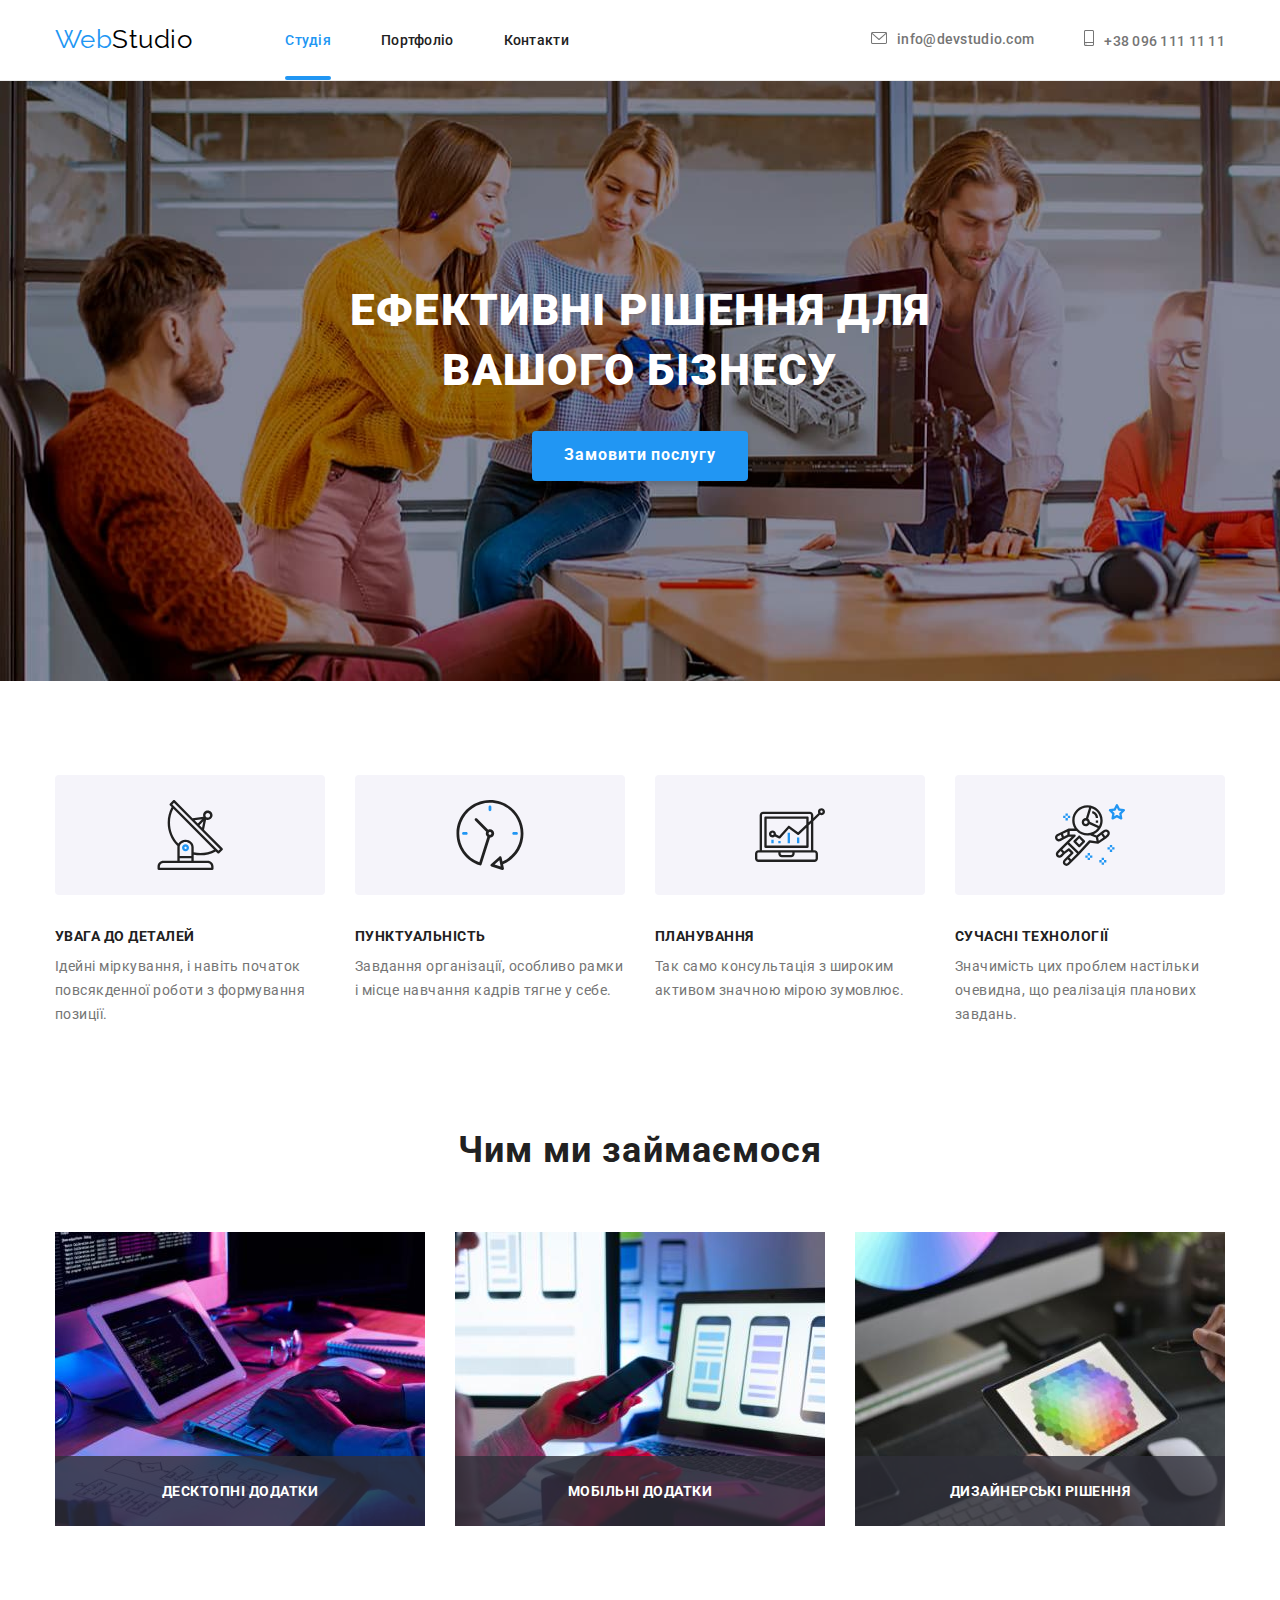
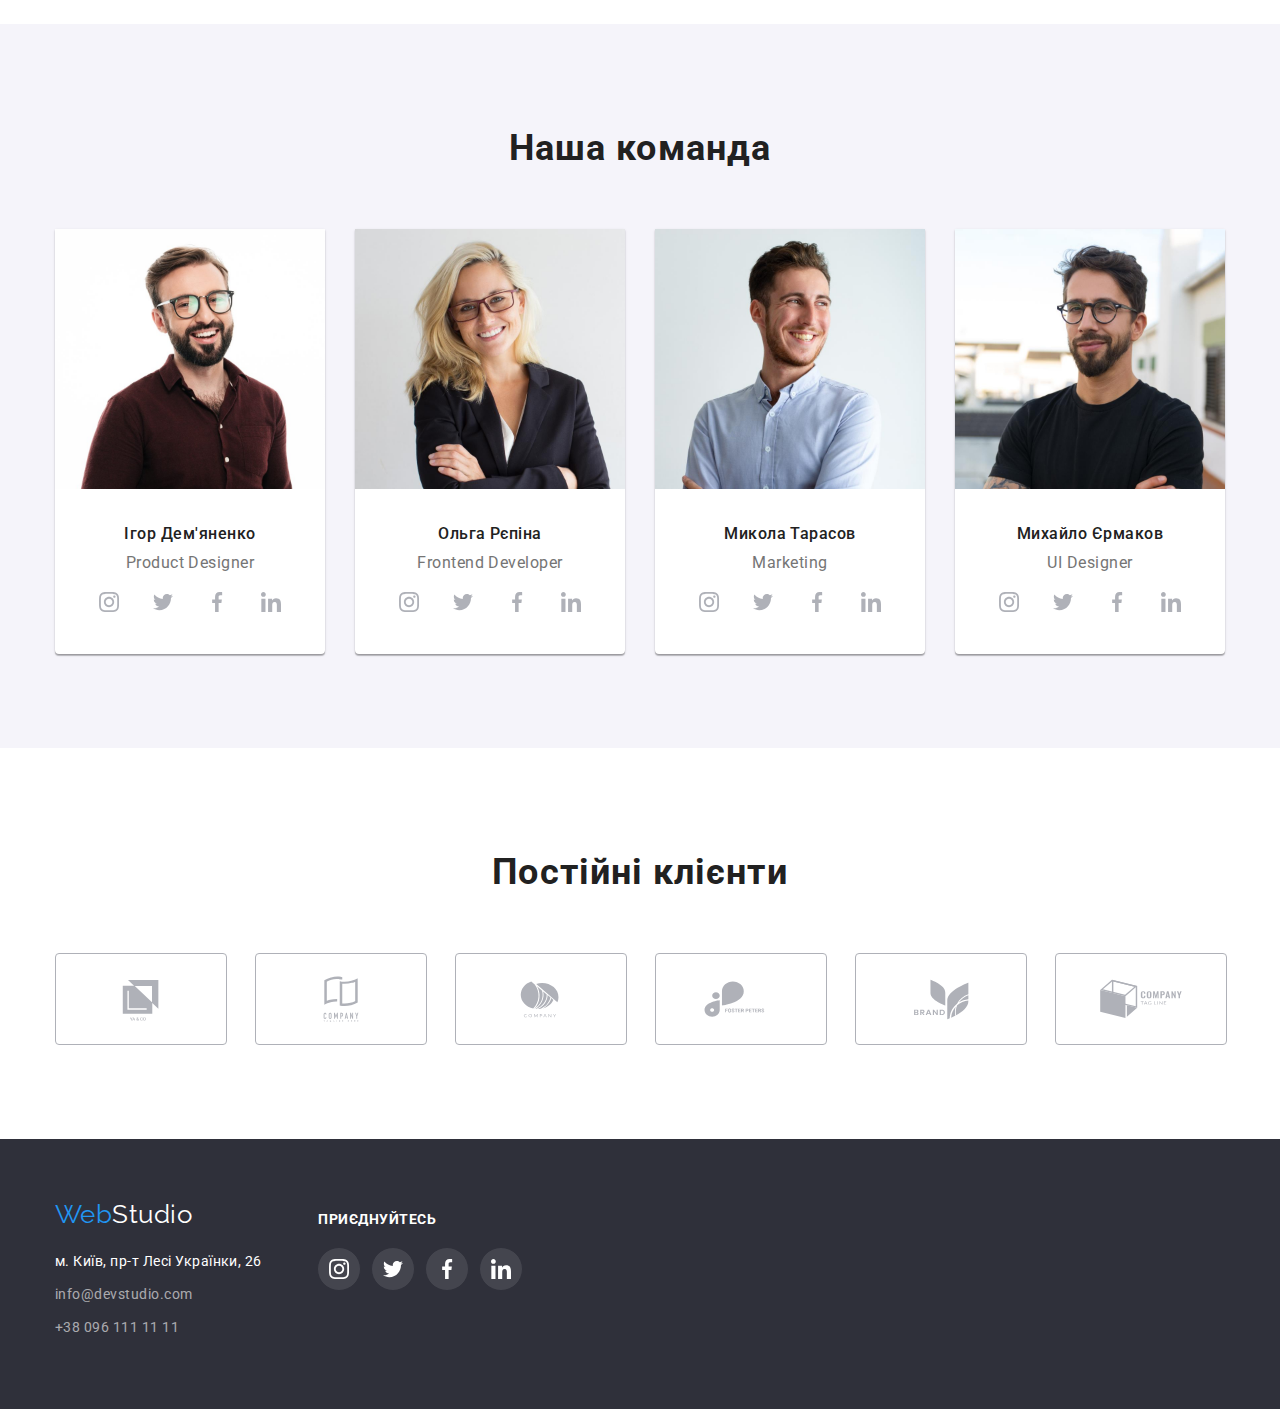
==== index.html @ a59c3789 "1" ====
<!DOCTYPE html>
<html lang="uk">
  <head>
    <meta charset="UTF-8" />
    <meta http-equiv="X-UA-Compatible" content="IE=edge" />
    <meta name="viewport" content="width=device-width, initial-scale=1.0" />
    <title>Document</title>
    <link rel="preconnect" href="https://fonts.googleapis.com" />
    <link rel="preconnect" href="https://fonts.gstatic.com" crossorigin />
    <link
      href="https://fonts.googleapis.com/css2?family=Raleway:wght@700&family=Roboto:wght@400;500;700;900&display=swap"
      rel="stylesheet"
    />
    <link rel="stylesheet" href="./css/modern-normalize.css" />
    <link rel="stylesheet" href="./css/styles.css" />
  </head>
  <body>
    <!--Шапка-->
    <header class="header">
      <div class="container">
        <nav class="nav">
          <a class="logo" lang="en" href="./index.html"
            >Web<span class="logo-part">Studio</span>
          </a>
          <ul class="nav-list list">
            <li><a class="link current" href="./index.html">Студія</a></li>
            <li>
              <a class="link" href="./portfolio.html">Портфоліо</a>
            </li>
            <li><a class="link" href="">Контакти</a></li>
          </ul>
        </nav>
        <ul class="contacts list">
          <li>
            <a class="link" lang="en" href="mailto:info@devstudio.com">
              <svg class="header-icons" style="width: 16px; height: 12px">
                <use xlink:href="./images/sprite.svg#icon-mailsvg"></use></svg
              >info@devstudio.com
            </a>
          </li>
          <li>
            <a class="link" href="tel:+380961111111">
              <svg class="header-icons" style="width: 10px; height: 16px">
                <use
                  xlink:href="./images/sprite.svg#icon-smartphonesvg"
                ></use></svg
              >+38 096 111 11 11
            </a>
          </li>
        </ul>
      </div>
    </header>
    <!--Основная часть-->
    <main>
      <!--Герой-->
      <section class="section hero">
        <h1 class="hero-top">Ефективні рішення для вашого бізнесу</h1>
        <button class="main-button" type="button">Замовити послугу</button>
      </section>
      <!--Чим ми займаємося-->
      <section class="section">
        <div class="container">
          <h2 class="section-title-hidden">Наші обов'язки</h2>
          <!--Зробити непомітним, функція для людей без зору-->
          <ul class="plus-list list">
            <li class="plus-list-branch">
              <svg class="plus-list-icons">
                <use xlink:href="./images/sprite.svg#icon-anthenesvg"></use>
              </svg>
              <h3 class="title-up">УВАГА ДО ДЕТАЛЕЙ</h3>
              <p class="title-down">
                Ідейні міркування, і навіть початок повсякденної роботи з
                формування позиції.
              </p>
            </li>
            <li class="plus-list-branch">
              <svg class="plus-list-icons">
                <use xlink:href="./images/sprite.svg#icon-clocksvg"></use>
              </svg>
              <h3 class="title-up">ПУНКТУАЛЬНІСТЬ</h3>
              <p class="title-down">
                Завдання організації, особливо рамки і місце навчання кадрів
                тягне у себе.
              </p>
            </li>
            <li class="plus-list-branch">
              <svg class="plus-list-icons">
                <use xlink:href="./images/sprite.svg#icon-diagramsvg"></use>
              </svg>
              <h3 class="title-up">ПЛАНУВАННЯ</h3>
              <p class="title-down">
                Так само консультація з широким активом значною мірою зумовлює.
              </p>
            </li>
            <li class="plus-list-branch">
              <svg class="plus-list-icons">
                <use xlink:href="./images/sprite.svg#icon-astronautsvg"></use>
              </svg>
              <h3 class="title-up">СУЧАСНІ ТЕХНОЛОГІЇ</h3>
              <p class="title-down">
                Значимість цих проблем настільки очевидна, що реалізація
                планових завдань.
              </p>
            </li>
          </ul>
        </div>
      </section>
      <section class="section section-nopad">
        <div class="container">
          <h2 class="section-title">Чим ми займаємося</h2>
          <ul class="photo-cards list">
            <li>
              <div class="photo-cards-child">
               <img
                src="./images/activities/image1.jpg"
                alt="Клавіатура"
                width="370"
              />
              <p class="photo-cards-p">Десктопні додатки</p>
            </div>
            </li>
            <li>
              <div class="photo-cards-child">
               <img
                src="./images/activities/image2.jpg"
                alt="Ноутбук"
                width="370"
              />
              <p class="photo-cards-p">Мобільні додатки</p>
            </div>
            </li>
            <li>
              <div class="photo-cards-child">
               <img
                src="./images/activities/image3.jpg"
                alt="Планшет"
                width="370"
              />
              <p class="photo-cards-p">Дизайнерські рішення</p>
            </div>
            </li>
          </ul>
        </div>
      </section>
      <!--Команда-->
      <section class="section section-team">
        <div class="container">
          <h2 class="section-title">Наша команда</h2>
          <ul class="photo-team list">
            <li class="photo-team-branch">
              <img src="./images/team/img1.jpg" alt="Чоловік" width="270" />
              <h3 class="title-up">Ігор Дем'яненко</h3>
              <p class="title-down">Product Designer</p>
              <ul class="photo-team-branch-icons-list">
                <li>
                  <a class="link-photo-team-icons" href="#"> <svg class="photo-team-icons">
                    <use
                      xlink:href="./images/sprite.svg#icon-instagramsvg"
                    ></use>
                  </svg> </a>  
                </li>
                <li>
                   <a class="link-photo-team-icons" href="#"> <svg class="photo-team-icons">
                    <use
                      xlink:href="./images/sprite.svg#icon-twittersvg"
                    ></use>
                  </svg></a>   
                </li>
                <li>
                  <a class="link-photo-team-icons" href="#"> <svg class="photo-team-icons">
                    <use
                      xlink:href="./images/sprite.svg#icon-facebooksvg"
                    ></use>
                  </svg></a>    
                </li>
                <li>
                   <a class="link-photo-team-icons" href="#">   <svg class="photo-team-icons">
                    <use
                      xlink:href="./images/sprite.svg#icon-linkedinsvg"
                    ></use>
                  </svg></a>
                </li>
              </ul>
            </li>
            <li class="photo-team-branch">
              <img src="./images/team/img2.jpg" alt="Жінка" width="270" />
              <h3 class="title-up">Ольга Рєпіна</h3>
              <p class="title-down">Frontend Developer</p>
              <ul class="photo-team-branch-icons-list">
                <li>
                  <a class="link-photo-team-icons" href="#"> <svg class="photo-team-icons">
                    <use
                      xlink:href="./images/sprite.svg#icon-instagramsvg"
                    ></use>
                  </svg> </a>  
                </li>
                <li>
                   <a class="link-photo-team-icons" href="#"> <svg class="photo-team-icons">
                    <use
                      xlink:href="./images/sprite.svg#icon-twittersvg"
                    ></use>
                  </svg></a>   
                </li>
                <li>
                  <a class="link-photo-team-icons" href="#"> <svg class="photo-team-icons">
                    <use
                      xlink:href="./images/sprite.svg#icon-facebooksvg"
                    ></use>
                  </svg></a>    
                </li>
                <li>
                   <a  class="link-photo-team-icons" href="#">   <svg class="photo-team-icons">
                    <use
                      xlink:href="./images/sprite.svg#icon-linkedinsvg"
                    ></use>
                  </svg></a>
                </li>
              </ul>
            </li>
            <li class="photo-team-branch">
              <img src="./images/team/img3.jpg" alt="Чоловік" width="270" />
              <h3 class="title-up">Микола Тарасов</h3>
              <p class="title-down">Marketing</p>
              <ul class="photo-team-branch-icons-list">
                <li>
                  <a class="link-photo-team-icons" href="#"> <svg class="photo-team-icons">
                    <use
                      xlink:href="./images/sprite.svg#icon-instagramsvg"
                    ></use>
                  </svg> </a>  
                </li>
                <li>
                   <a class="link-photo-team-icons" href="#"> <svg class="photo-team-icons">
                    <use
                      xlink:href="./images/sprite.svg#icon-twittersvg"
                    ></use>
                  </svg></a>   
                </li>
                <li>
                  <a class="link-photo-team-icons" href="#"> <svg class="photo-team-icons">
                    <use
                      xlink:href="./images/sprite.svg#icon-facebooksvg"
                    ></use>
                  </svg></a>    
                </li>
                <li>
                   <a class="link-photo-team-icons" href="#">   <svg class="photo-team-icons">
                    <use
                      xlink:href="./images/sprite.svg#icon-linkedinsvg"
                    ></use>
                  </svg></a>
                </li>
              </ul>
            </li>
            <li class="photo-team-branch">
              <img src="./images/team/img4.jpg" alt="Чоловік" width="270" />
              <h3 class="title-up">Михайло Єрмаков</h3>
              <p class="title-down">UI Designer</p>
              <ul class="photo-team-branch-icons-list">
                <li>
                  <a class="link-photo-team-icons" href="#"> <svg class="photo-team-icons">
                    <use
                      xlink:href="./images/sprite.svg#icon-instagramsvg"
                    ></use>
                  </svg> </a>  
                </li>
                <li>
                   <a class="link-photo-team-icons" href="#"> <svg class="photo-team-icons">
                    <use
                      xlink:href="./images/sprite.svg#icon-twittersvg"
                    ></use>
                  </svg></a>   
                </li>
                <li>
                  <a class="link-photo-team-icons" href="#"> <svg class="photo-team-icons">
                    <use
                      xlink:href="./images/sprite.svg#icon-facebooksvg"
                    ></use>
                  </svg></a>    
                </li>
                <li>
                   <a class="link-photo-team-icons" href="#">   <svg class="photo-team-icons">
                    <use
                      xlink:href="./images/sprite.svg#icon-linkedinsvg"
                    ></use>
                  </svg></a>
                </li>
              </ul>
            </li>
          </ul>
        </div>
      </section>
      <section class="section">
        <div class="container">
          <h2 class="section-title">Постійні клієнти</h2>
          <ul class="clients-list list">
            <li class="clients-list-branch">
               <a class="link-clients" href="#"> <svg class="clients-icons">
                <use xlink:href="./images/sprite.svg#icon-clientsvg6"></use>
              </svg></a>
            </li>
            <li class="clients-list-branch">
              <a class="link-clients" href="#"> <svg class="clients-icons">
                <use xlink:href="./images/sprite.svg#icon-clientsvg5"></use>
              </svg></a>
            </li>
            <li class="clients-list-branch">
               <a class="link-clients" href="#"> <svg class="clients-icons">
                <use xlink:href="./images/sprite.svg#icon-clientsvg4"></use>
              </svg></a>
            </li>
            <li class="clients-list-branch">
              <a class="link-clients" href="#"> <svg class="clients-icons">
                <use xlink:href="./images/sprite.svg#icon-clientsvg3"></use>
              </svg></a>
            </li>
            <li class="clients-list-branch">
               <a class="link-clients" href="#"> <svg class="clients-icons">
                <use xlink:href="./images/sprite.svg#icon-clientsvg1"></use>
              </svg></a>
            </li>
            <li class="clients-list-branch">
               <a class="link-clients" href="#"> <svg class="clients-icons">
                <use xlink:href="./images/sprite.svg#icon-clientsvg2"></use>
              </svg></a>
            </li>
          </ul>
        </div>
      </section>
    </main>
    <!--Футер-->
    <footer class="footer">
      <div class="container">
        <div class="footer-wraper">
          <div class="left-part-footer">
        <a class="logo logo-footer" lang="en" href="./index.html"
          >Web<span class="logo-part">Studio</span>
        </a>
        <address class="address">
          <ul class="address-list list">
            <li class="address-list-branch">
              <a
                class="map-link"
                href="https://goo.gl/maps/8YzZ8yMkQN2f1ThD6"
                target="_blank"
                rel="noopener noreferrer"
                >м. Київ, пр-т Лесі Українки, 26</a
              >
            </li>
            <li class="address-list-branch">
              <a class="link" href="mailto:info@devstudio.com"
                >info@devstudio.com</a
              >
            </li>
            <li class="address-list-branch">
              <a class="link" href="tel:+380961111111">+38 096 111 11 11</a>
            </li>
          </ul>
        </address>
      </div>
        <div class="footer-socials">
          <p class="footer-p">приєднуйтесь</p>
          <ul class="photo-team-branch-icons-list">
            <li>
               <a  class="link-footer-icons" href="#"><svg class="photo-team-icons">
                <use xlink:href="./images/sprite.svg#icon-instagramsvg"></use>
              </svg> </a> 
            </li>
            <li>
              <a class="link-footer-icons" href="#"><svg class="photo-team-icons">
                <use xlink:href="./images/sprite.svg#icon-twittersvg"></use>
              </svg></a>  
            </li>
            <li>
              <a class="link-footer-icons" href="#"><svg class="photo-team-icons">
                <use xlink:href="./images/sprite.svg#icon-facebooksvg"></use>
              </svg></a>  
            </li>
            <li>
              <a class="link-footer-icons" href="#"><svg class="photo-team-icons">
                <use xlink:href="./images/sprite.svg#icon-linkedinsvg"></use>
              </svg></a>  
            </li>
          </ul>
        </div>
        </div>
      </div>
      </footer>
  </body>
</html>
---- css/styles.css ----
:root{ 
    --main-color: #212121;
    --background-color: #F5F5F5;
    --accent-color: #2196F3;
    --title-text-color: #757575;
    --background-other-color: #2F303A;
    --hero-color:#fff;
}   
html{
    margin: 0;
    padding: 0;
    box-sizing: border-box;
}
body{
    color:var(--main-color);
    background-color:var(--hero-color);
    font-family:"Roboto", sans-serif;
    letter-spacing: 0.03em;
}
.list{
    list-style: none;
}
h1,
h2,
h3,
p,
ul {
  margin: 0;
  padding: 0;
}
.section{
    padding: 94px 0;
}
.section-nopad{
    padding: 0 0 94px 0;
}
.header{
    border-bottom: 1px solid #ECECEC;
}
.logo{
    color:var(--accent-color);
    font-size:26px;
    text-decoration:none;
    font-family:"Raleway", sans-serif;
    line-height:1.2;
    margin-right: 93px;
    }
.logo-part{
    color: #000;
    text-decoration:none;
}
.nav-list{
    display: flex;
    justify-content: space-between;
    align-items: center;
    gap: 50px;
    
}
.nav-list .link{
    color: var(--main-color);
    text-decoration: none;
    font-weight: 500;
    font-size: 14px;
    line-height: 1.14;
    letter-spacing: 0.02em;
    padding: 30px 0;
    position: relative;
}
.nav-list .link:hover::after,
.nav-list .link:focus::after,
.nav-list .link.current::after{
    color:var(--accent-color);
    transition: 250ms cubic-bezier(0.4, 0, 0.2, 1);
    opacity: 1;
}
.nav-list .link::after{
    content: "";
    background-color: var(--accent-color);
    display: inline-block;
    width: 100%;
    height: 4px;
    border-radius: 2px;
    position: absolute;
    bottom: -2px;
    left: 0;
    transition: 250ms cubic-bezier(0.4, 0, 0.2, 1);
    opacity: 0;
}
.nav-list .link.current{
    color:var(--accent-color);
}
.contacts .link{
    color:var(--title-text-color);
    text-decoration: none;
    font-weight: 500;
    font-size: 14px;
    line-height: 1.14;
    letter-spacing: 0.02em;
}
.contacts .link:hover,
.contacts .link:focus{
    color: var(--accent-color);
    text-decoration: none;
    transition: 250ms cubic-bezier(0.4, 0, 0.2, 1);
}
.hero{
    background-color: var(--background-other-color);
    display: flex;
    justify-content: center;
    flex-direction: column;
    gap: 30px;
    align-items: center;
    padding: 200px 0;
    background-image: url(../images/background-hero.jpg);
    background-repeat: no-repeat;
    background-size: cover;
    }
.hero-top{
    color:var(--hero-color);
    font-weight: 900;
    font-size: 44px;
    line-height: 1.36;
    letter-spacing: 00.03em;
    text-transform: uppercase;
    display: inline-block;
    width: 696px;
    text-align: center;
    }
.main-button{
    height: 50px;
    width: 216px;
    font-style: normal;
    font-weight: 700;
    font-size: 16px;
    line-height: 1.9;
    letter-spacing: 0.06em;
    background-color: var(--accent-color);
    box-shadow: 0px 4px 4px rgb(0 0 0 / 15%);
    border-radius: 4px;
    font-family: "Roboto", sans-serif;
    color: var(--hero-color);
    border: none;
    cursor: pointer;
}
.section .section-title-hidden{

    position: absolute;
    width: 1px;
    height: 1px;
    margin: -1px;
    border: 0;
    padding: 0;
       
    white-space: nowrap;
    clip-path: inset(100%);
    clip: rect(0 0 0 0);
    overflow: hidden;

}
.section-team{
    background-color: #F5F4FA;
}
.section .section-title{
    font-weight: 700;
  font-size: 36px;
  line-height: 1.7;
  text-align: center;
  letter-spacing: 0.03em;
  color: var(--main-color);
  margin: 0 0 50px 0;
  }
.photo-cards{
    display: flex;
    gap: 30px;
}
.photo-cards-p{
    font-weight: 700;
    font-size: 14px;
    line-height: 1.1666;
    color: var(--hero-color);
    position: absolute;
    z-index: 2;
    background-color: rgba(47, 48, 58, 0.8);
    text-align: center;
    text-transform: uppercase;
    left: 0;
    bottom: 4px;
    padding: 27px 10px;
    width: 100%;
}
.photo-cards-child{
    position: relative;
}

.plus-list{
    display: flex;
    justify-content: center;
    align-items: flex-start;
    gap: 30px;
}
.plus-list .title-up{
    font-weight: 700;
    font-size: 14px;
    line-height: 1.14;
    text-transform: uppercase; 
    margin-bottom: 10px; 
}
.plus-list .title-down{
    color: var(--title-text-color);
    font-size: 14px;
    line-height: 1.7;
}
.photo-team{
  display: flex;
  justify-content: center;
  align-items: center;
  gap: 30px;
}
.photo-team-branch{
  width: 270px;
  height: 368px;
  background-color: var(--hero-color);
  box-shadow: 0px 1px 3px rgba(0, 0, 0, 0.12), 0px 1px 1px rgba(0, 0, 0, 0.14),
    0px 2px 1px rgba(0, 0, 0, 0.2);
  border-radius: 0px 0px 4px 4px;
  display: inline-table;
}
.filter-list {
    display: flex;
    justify-content: center;
  }
.filter-list-branch{
    font-size: 16px;
  line-height: 1.6;
  vertical-align: Top;
  padding-bottom: 50px;
  margin-right: 8px;
}
.portfolio{
display: flex;
flex-wrap: wrap;
gap: 21px;
}
.portfolio-branch{
  margin-bottom: 30px;
  background: #ffffff;
}
.portfolio-branch:hover,
.portfolio-branch:focus{
    transform: translateY(0%);
    transition: 250ms cubic-bezier(0.4, 0, 0.2, 1);
    box-shadow: 0px 4px 4px 0px rgba(0, 0, 0, 0.06), 0px 1px 1px 0px rgba(0, 0, 0, 0.12), 1px 4px 6px 0 rgba(0, 0, 0, 0.16);
}
.image-text{
    position: absolute;
    top: 0;
    left: 0;
    padding: 63px 24px;
    
    transition: transform 250ms cubic-bezier(0.4, 0, 0.2, 1);
    overflow: auto;
    font-weight: 400;
    font-size: 18px;
    line-height: 1.5556;
    color: var(--hero-color);
    background: rgba(33, 150, 243, 0.9);
    width: 100%;
    height: 100%;
}
.portfolio-branch-img{
    text-decoration: none;
    position: relative;
    overflow: hidden;
}
.photo-team .title-up{
    color:var(--main-color); 
    font-weight: 500;
    font-size: 16px;
    line-height: 1.2;
    text-align: center;
    margin: 30px 0 10px 0;
    letter-spacing: 0.03em;
}
.photo-team .title-down{
    color: var(--title-text-color);
    font-size: 16px;
    line-height: 1.2;
    text-align: center;
    font-weight: 400;
    letter-spacing: 0.03em;
    margin: 0;
}
.logo-footer{
    display: block;
    margin-bottom: 20px;
}
/*Футер*/
.footer{
    background-color: #2F303A;
    display: flex;
    flex-direction: column;
    padding: 60px 0;
}
.footer .logo-part{
    color: var(--hero-color);
    text-decoration: none;
}
.address{
  display: flex;
  flex-direction: column;
  font-style: normal;
  }
.address-list .map-link{
    color: var(--hero-color);
    font-style: normal;
    text-decoration: none;
    font-size: 14px;
    line-height: 1.7;
}
.address-list .map-link:hover,
.address-list .map-link:focus{
    color: var(--accent-color);
    font-style: normal;
    transition: 250ms cubic-bezier(0.4, 0, 0.2, 1);
}
.address-list .link{
    color: rgba(255, 255, 255, 0.6);
    text-decoration: none;
    font-style: normal;
    font-size: 14px;
    line-height: 1.7;
    padding-top: 9px;
    vertical-align: Top;
}
.address-list .link.link:hover,
.address-list .link.link:focus{
    color: var(--accent-color);
    font-style: normal;
    transition: 250ms cubic-bezier(0.4, 0, 0.2, 1);
}
.header-icons{
    fill: var(--title-text-color);
    margin-right: 10px;
}
.link:hover .header-icons,
.link:focus .header-icons {
    fill: var(--accent-color);
    transition: 250ms cubic-bezier(0.4, 0, 0.2, 1);
}
.address-list-branch{
    margin-bottom: 9px;
}
.logo-footer{
    margin-bottom: 20px;
}

/* portfolio.html */
.button {
    color: var(--main-color);
    background-color: #F5F4FA;
    cursor: pointer;
    font-weight: 500;
    font-size: 16px;
    line-height: 1.6;
    letter-spacing: 0.03em;
    border-radius: 4px;
    background-color: #F5F4FA;
    cursor: pointer;
    border: 0ch;
    padding: 6px 22px;
}
.button:hover,
.button:focus {
    color: var(--hero-color);
    background-color: var(--accent-color);
    box-shadow: 0px 2px 2px 0px rgba(0, 0, 0, 0.12), 0px 1px 2px 0px rgba(0, 0, 0, 0.08), 0px 3px 1px 0px rgba(0, 0, 0, 0.1);
    transition: 250ms cubic-bezier(0.4, 0, 0.2, 1);
}



.title-up{
    font-weight: 700;
    font-size: 18px;
    line-height: 2;
    color: #212121;
}
.title-down{
    color: var(--title-text-color);
    font-size: 16px;
    line-height: 1.8;
}

/*geometry*/
.container{
    max-width: 1200px;
    margin: 0 auto;
    padding: 0 15px;
    width: 100%;
}
.header .container{
    display: flex;
    margin: 0 auto;
   
    align-items:center;
    justify-content: space-between;
}
.nav{
    display: flex;
    align-items: center;
    height: 80px;
}
.contacts {
 display: flex;
 gap: 50px;
}
.container-hero .main-button{
    margin: 30px 692px;
    max-height: 50px;
    max-width: 216px;
}
.container-hero{
    font-size: 44px;
  display: inline-block;
  width: 696px;
  text-align: center;
}
.plus-list-branch{
    display: block;
    justify-content: center;
    gap: 10px;
}
/*portfolio*/


.about{
    padding: 20px 24px;
    border-bottom: 1px solid #eeeeee;
    border-left: 1px solid #eeeeee;
    border-right: 1px solid #eeeeee;
}
.image-portfolio{
    display: block;
}

.plus-list-icons{
    width: 270px;
    height: 120px;
    padding: 25px 100px;
    background: #F5F4FA;
    border-radius: 4px;
    margin-bottom: 30px;    
}
.photo-team-icons{
    width: 20px;
    height: 20px;
    fill: currentColor;
}
.footer-socials .photo-team-icons{
    fill: var(--hero-color);
    background: Solid rgba(255, 255, 255, 0.1);
}
.photo-team-branch-icons-list{
    display: flex;
    list-style: none;
    align-items: center;
    justify-content: center;
    margin: 8px 32px 30px 32px;
    gap: 10px;
}
.clients-list{
    display: flex;
    justify-content: center;
    gap: 30px;
}
.clients-list-branch{
    
    width: 170px;
    height: 92px;
    display: flex;
    cursor: pointer;
}
.link-clients:hover,
.link-clients:focus{
    color: var(--accent-color);
    border: 1px solid 
}
.footer-p{
    display: flex;
    font-size: 14px;
    font-weight: bold;
    color: var(--hero-color);
    text-transform:uppercase;
    margin-bottom: 20px;
    margin-left: 33px;
}
.clients-icons{
    fill: currentColor;
    width: 170px;
    height: 92px;
}

.footer-wraper{
    display: flex;
}
.footer-socials{
    padding-top: 12px;
}
.link-photo-team-icons{
    display: flex;
    height: 44px;
    color: #AFB1B8;
    width: 44px;
    border: 1px solid #fff;
    border-radius: 50%;
    justify-content: center;
    align-items: center;
}
.link-photo-team-icons:hover,
.link-photo-team-icons:focus{
    transition: 250ms cubic-bezier(0.4, 0, 0.2, 1);
    color: #fff;
    background: #2196F3;
}

.link-footer-icons {
    display: flex;
    height: 44px;
    width: 44px;
    border: 1px solid #2F303A;
    border-radius: 50%;
    justify-content: center;
    align-items: center;
    background-color:rgba(255, 255, 255, 0.1);
}
.link-footer-icons:hover,
.link-footer-icons:focus{
    background: var(--accent-color);
    transition: 250ms cubic-bezier(0.4, 0, 0.2, 1);
}
.link-clients{
    border: 1px solid #AFB1B8;
    border-radius: 4px;
    color: #AFB1B8;
}
/*
.icons-hover:hover,
.icons-hover:focus {
    fill: var(--accent-color);
}*/
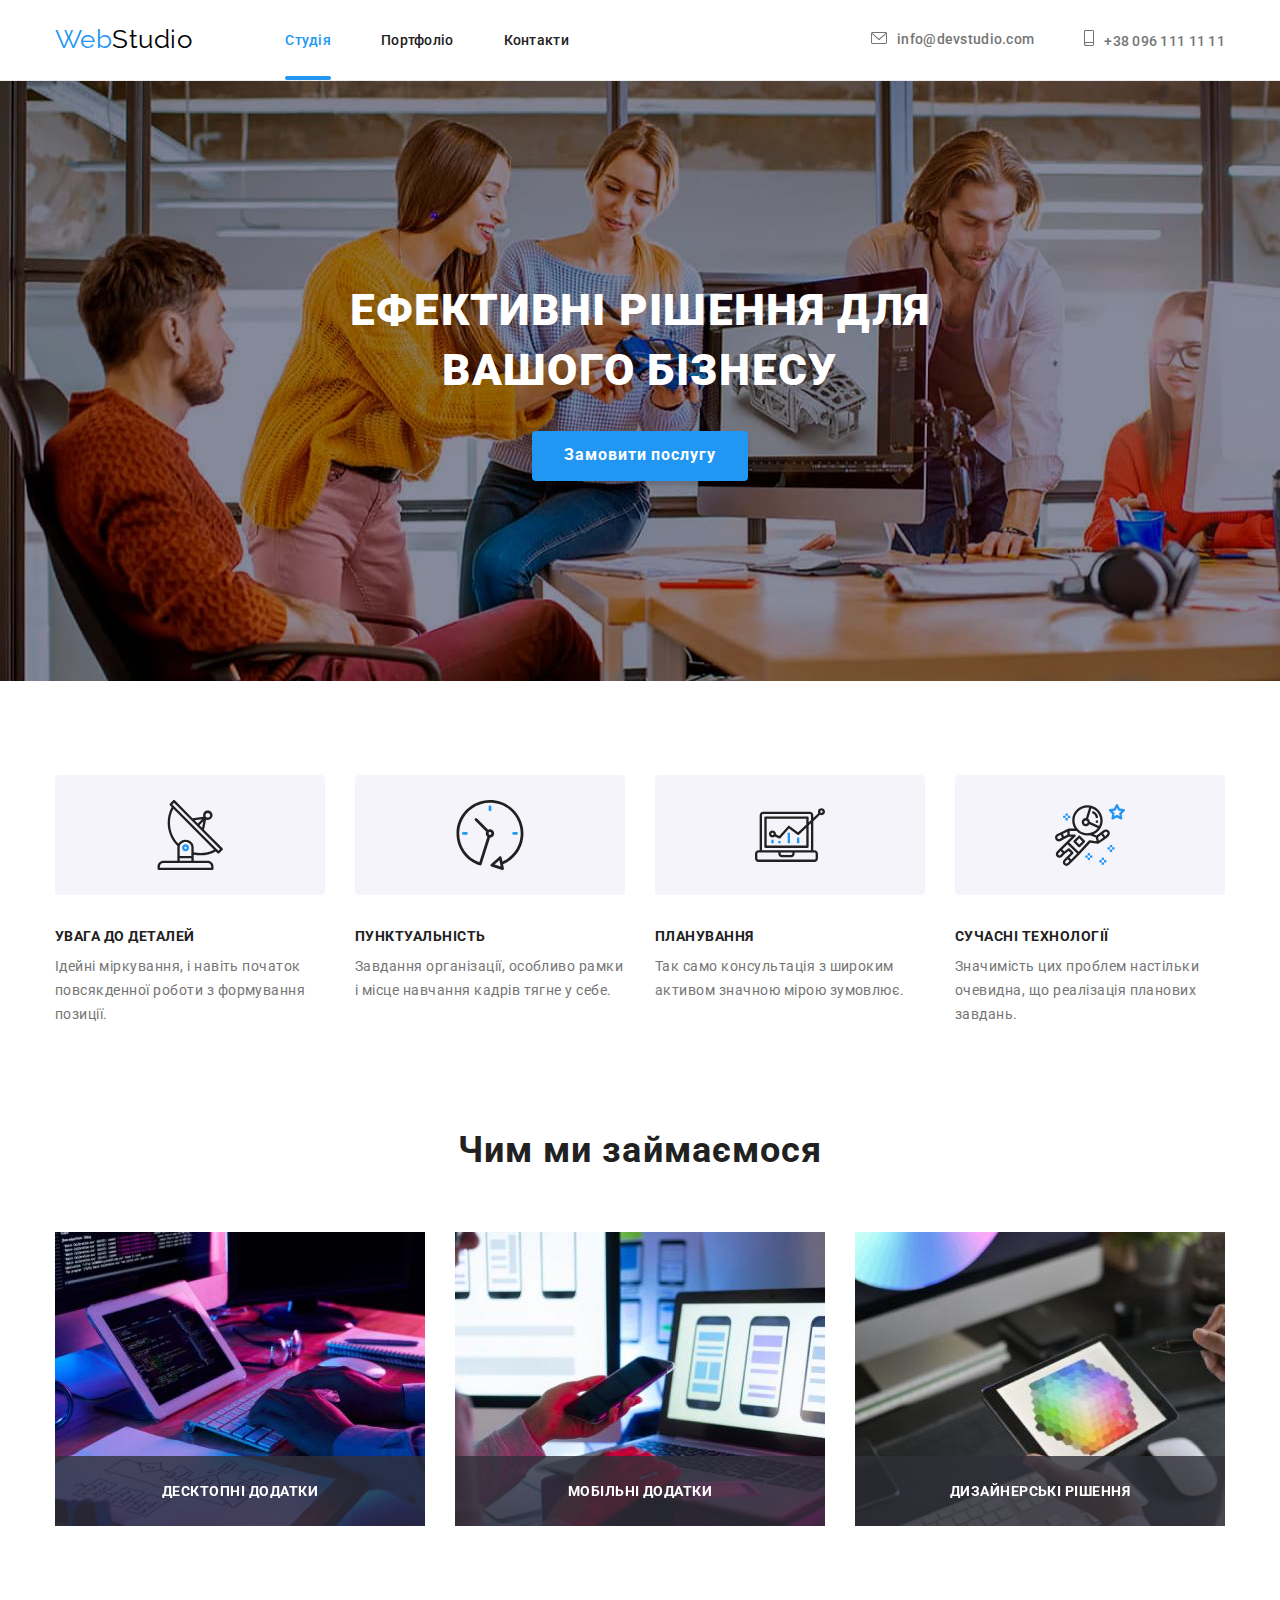
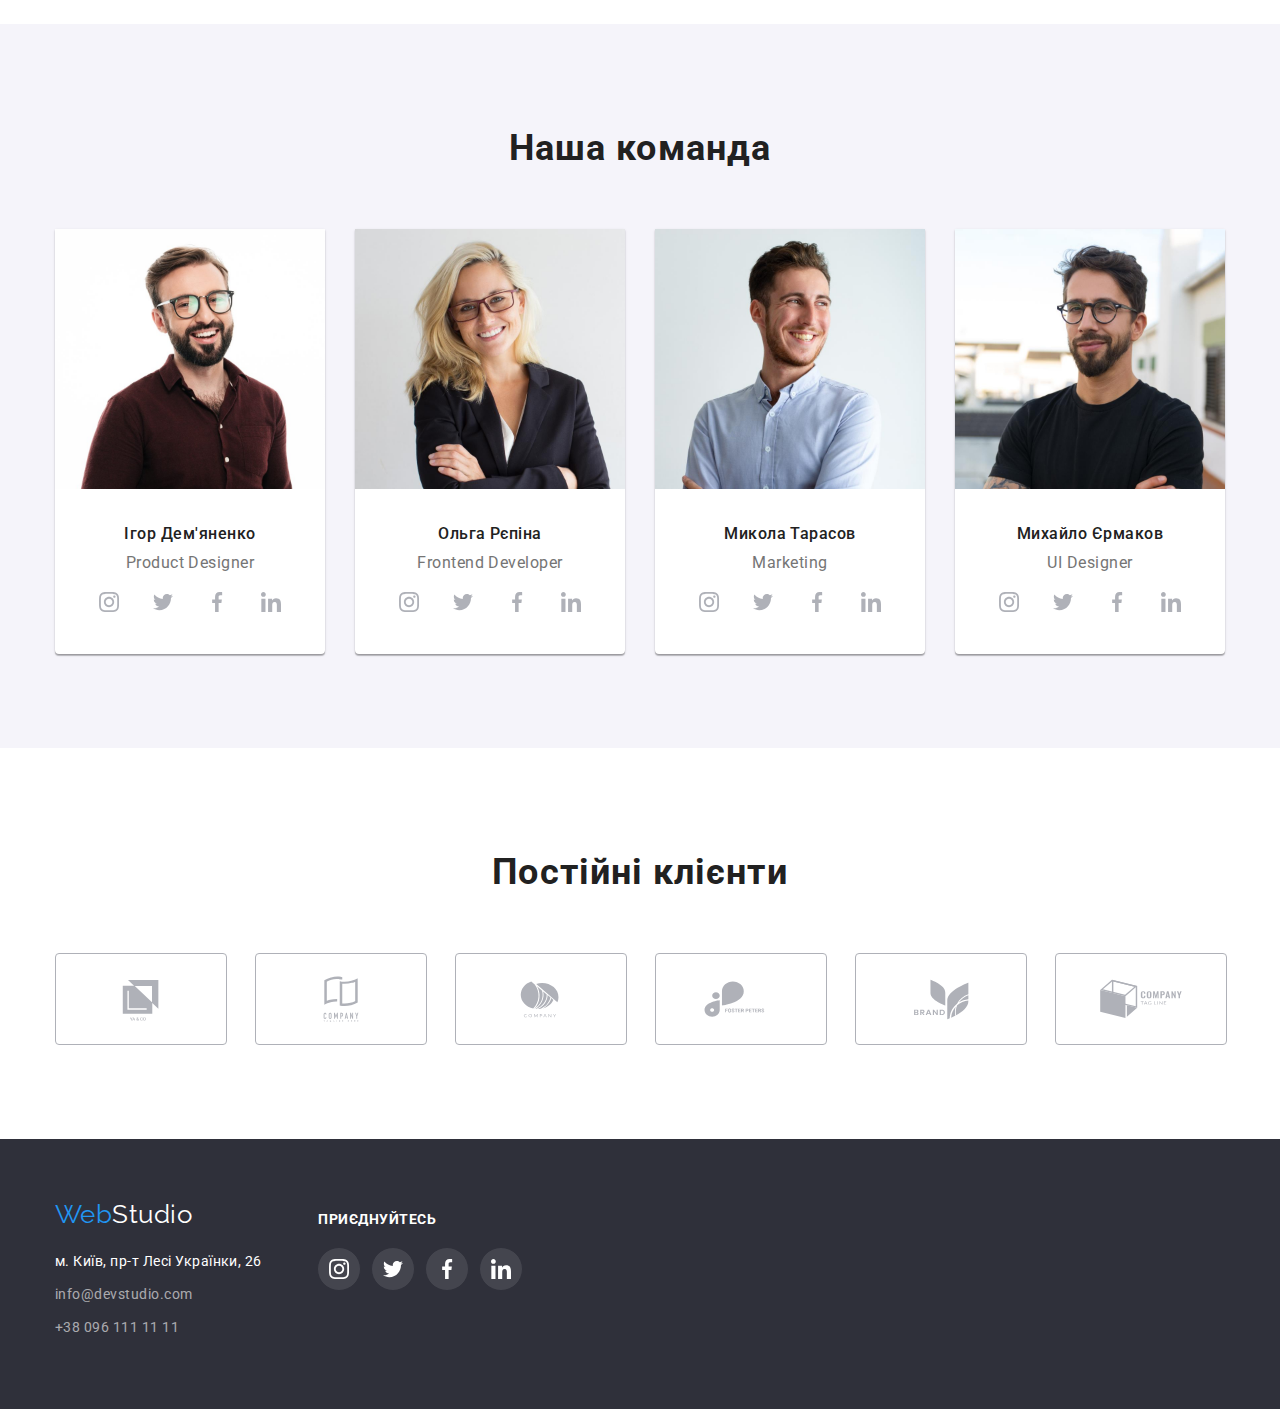
==== commit 2ea95baa: "!" ====
--- a/index.html
+++ b/index.html
@@ -55,7 +55,7 @@
       <!--Герой-->
       <section class="section hero">
         <h1 class="hero-top">Ефективні рішення для вашого бізнесу</h1>
-        <button class="main-button" type="button">Замовити послугу</button>
+        <button data-modal-open class="main-button" type="button">Замовити послугу</button>
       </section>
       <!--Чим ми займаємося-->
       <section class="section">
@@ -328,6 +328,16 @@
         </div>
       </section>
     </main>
+    <div class="modal-wrap is-hidden" data-modal>
+        <div class="modal">
+            <button data-modal-close type="button" class="close-button">
+              <svg class="icon-closemodal">
+                <use xlink:href="#icon-close-modal"></use>
+              </svg>
+            </button>
+            <form action="#" class="modal-form"></form>
+        </div>
+    </div>
     <!--Футер-->
     <footer class="footer">
       <div class="container">
@@ -386,5 +396,7 @@
         </div>
       </div>
       </footer>
+          
+    <script src="./js/modal.js"></script>
   </body>
 </html>
--- a/css/styles.css
+++ b/css/styles.css
@@ -256,7 +256,6 @@
     top: 0;
     left: 0;
     padding: 63px 24px;
-    
     transition: transform 250ms cubic-bezier(0.4, 0, 0.2, 1);
     overflow: auto;
     font-weight: 400;
@@ -266,12 +265,22 @@
     background: rgba(33, 150, 243, 0.9);
     width: 100%;
     height: 100%;
+    transform: translateY(100%);
+}
+.image-text:hover,
+.image-text:focus{
+transform: translateY(0%); 
+transition: transform 250ms cubic-bezier(0.4, 0, 0.2, 1);
+}
+.portfolio-img-wraper{
+    position: relative;
+    overflow: hidden;
 }
 .portfolio-branch-img{
     text-decoration: none;
-    position: relative;
-    overflow: hidden;
-}
+}
+
+
 .photo-team .title-up{
     color:var(--main-color); 
     font-weight: 500;
@@ -543,6 +552,64 @@
     border-radius: 4px;
     color: #AFB1B8;
 }
+
+.modal{
+max-width: 528px;
+max-height: 581px;
+background-color: var(--hero-color);
+box-shadow: 0px 1px 3px rgba(0, 0, 0, 0.12), 0px 1px 1px rgba(0, 0, 0, 0.14), 0px 2px 1px rgba(0, 0, 0, 0.2);
+border-radius: 4px;
+padding: 40px;
+width: 100%;
+height: 100%;
+overflow: auto;
+position: relative;
+transform: translate(-50%, -50%) scale(1);
+transition: transform 250ms cubic-bezier(0.4, 0, 0.2, 1);
+top: 50%;
+left: 50%;
+z-index: 3;
+
+}
+.close-button{
+    position: absolute;
+    top: 8px;
+    right: 8px;
+    width: 30px;
+    height: 30px;
+    background: var(--c-white);
+    border: 1px solid rgba(0, 0, 0, 0.1);
+    border-radius: 50%;
+
+}
+.close-button::before,
+.close-button::after {
+    position: absolute;
+    left: 50%;
+    top:50%;
+    content: "";
+    background-color: var(--primary-text-color);
+    width: 15px;
+    height: 2px;
+}
+.close-button::before{
+    transform: translate(-50%,-50%)rotate(-45deg);
+}
+.close-button::after     {
+    transform: translate(-50%, -50%)rotate(45deg);
+}
+.modal-wrap{
+    position: fixed;
+    background: rgba(0, 0, 0, 0.5);
+    top: 0;
+    left: 0;
+    width: 100%;
+    height: 100%;
+}
+.is-hidden{
+    opacity: 0;
+    pointer-events: none;
+}
 /*
 .icons-hover:hover,
 .icons-hover:focus {
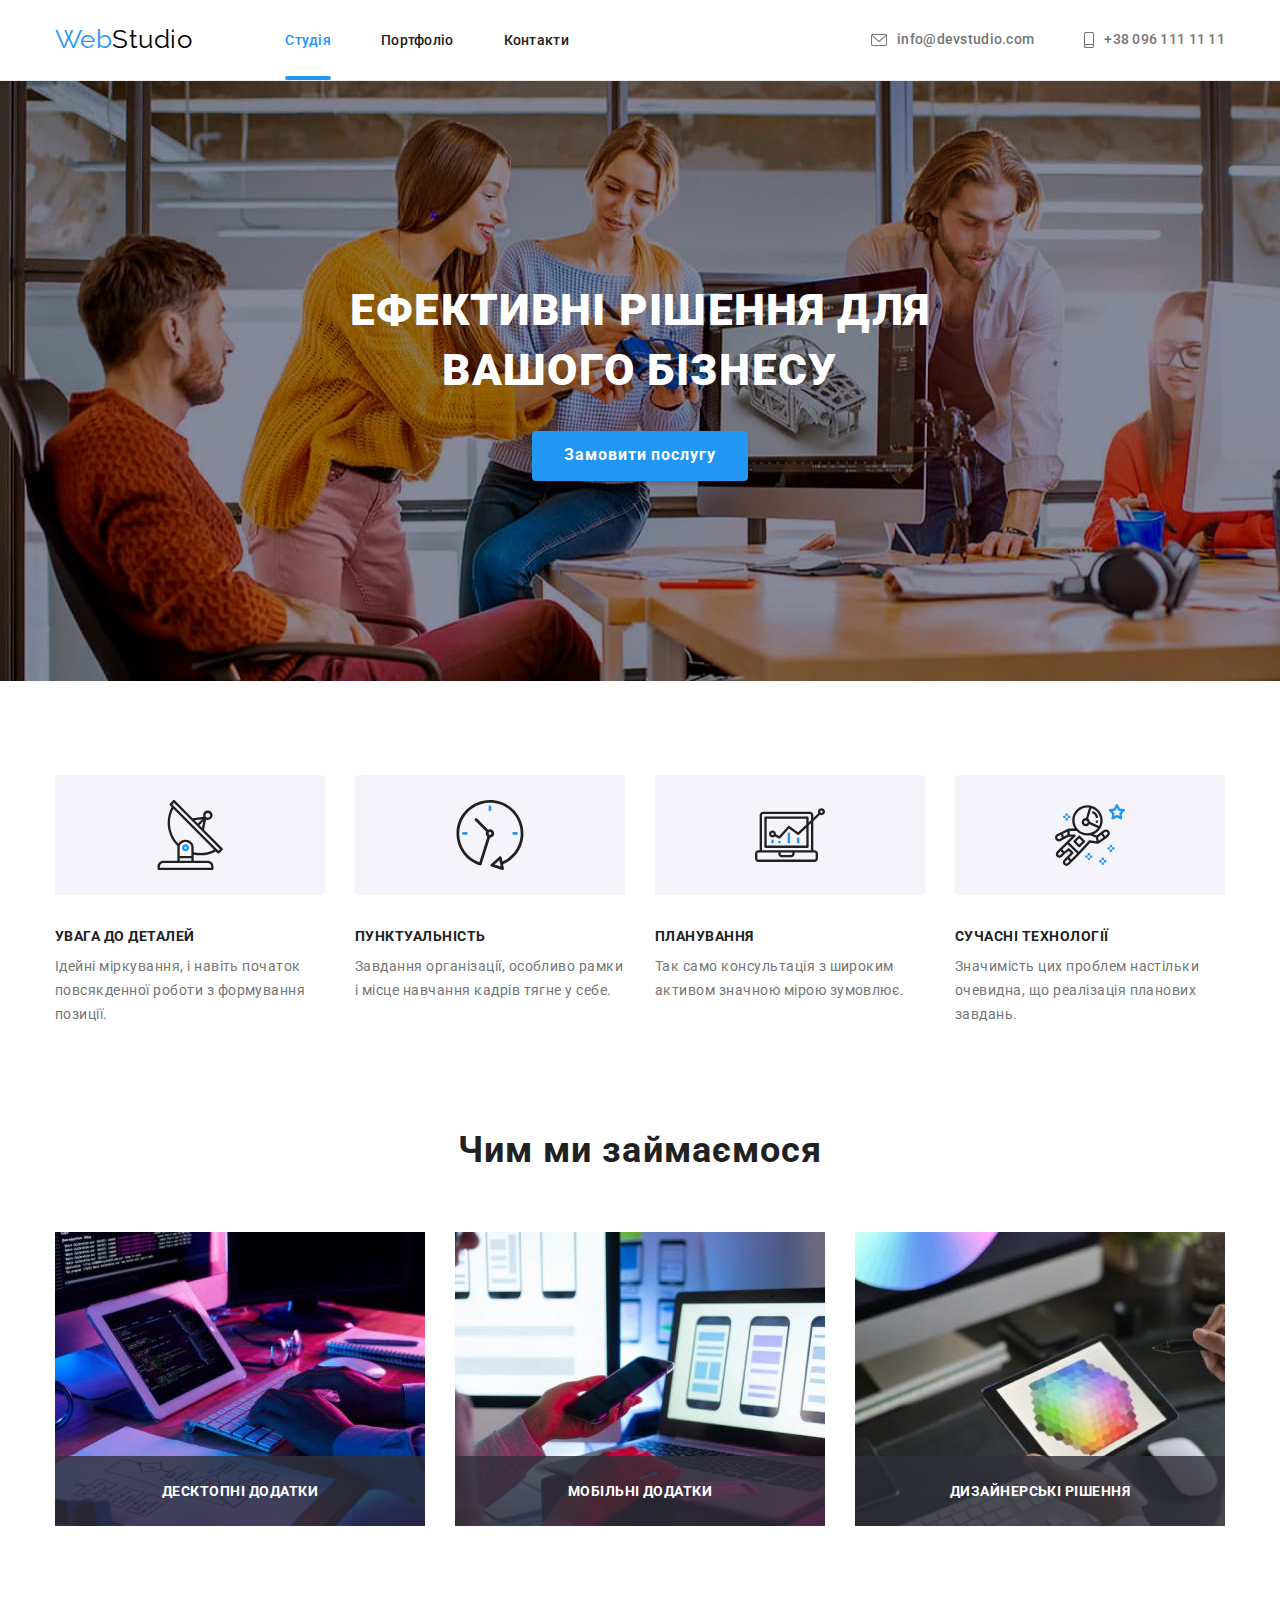
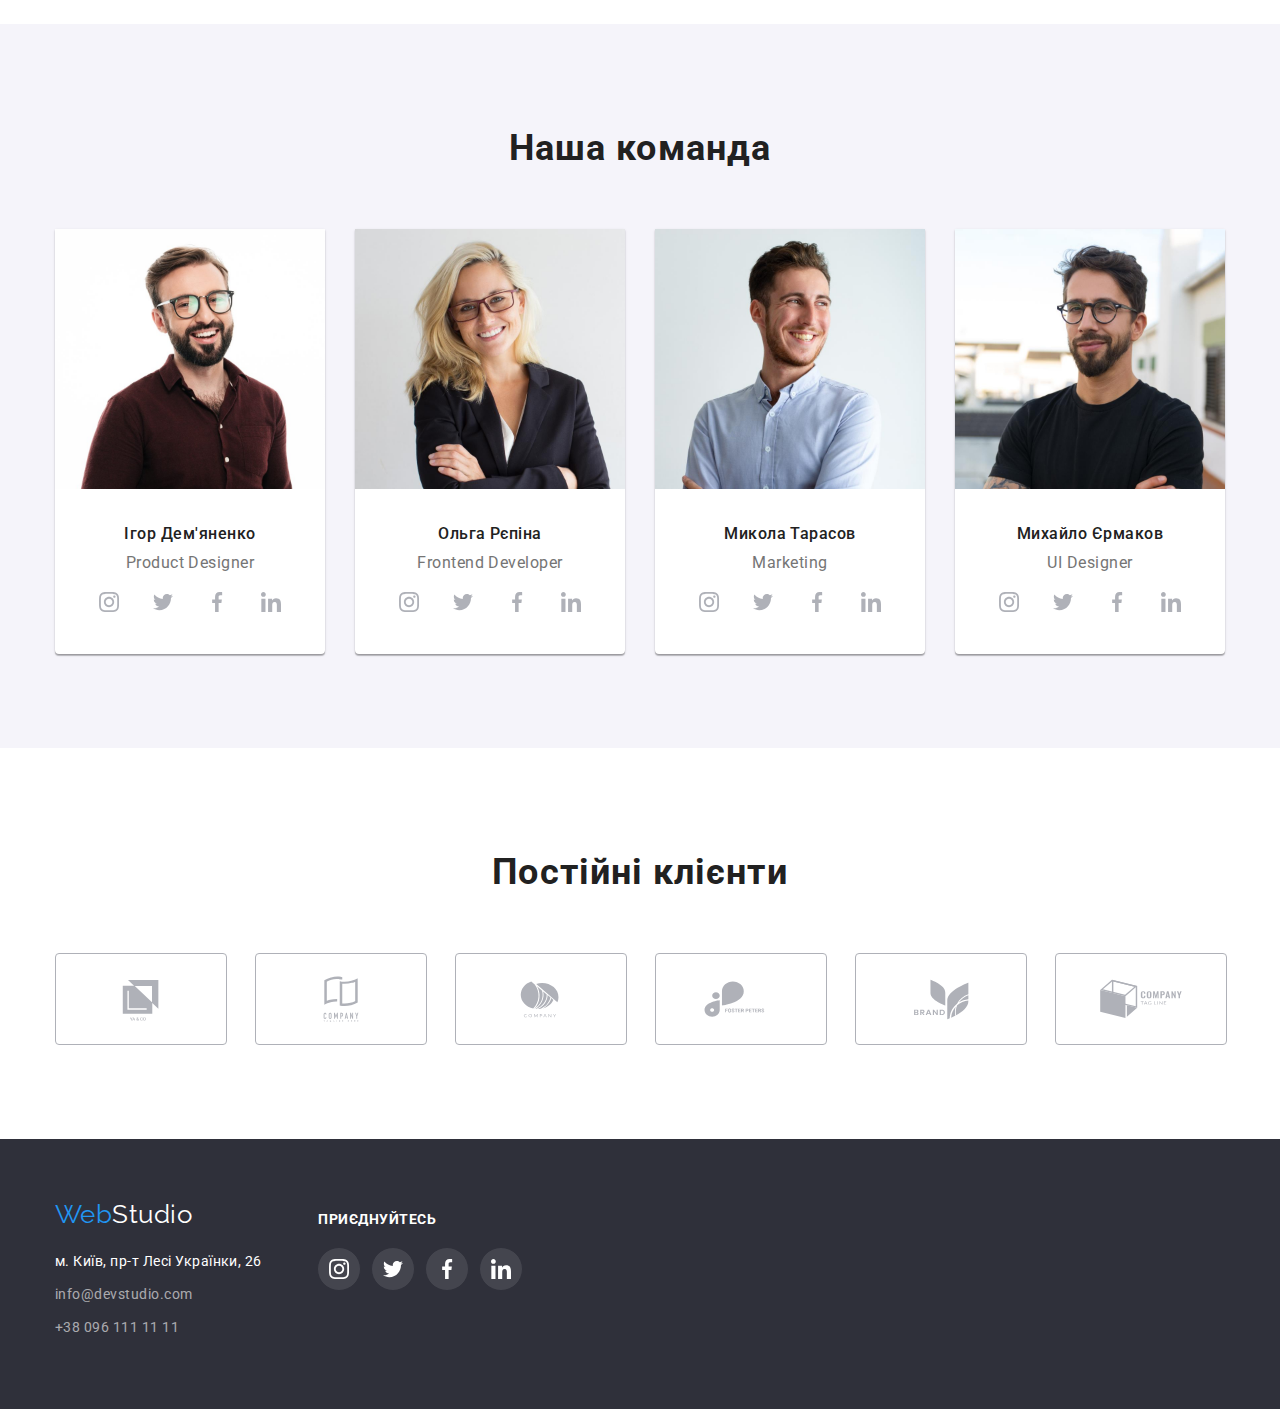
==== commit 4bfe0322: "notes" ====
--- a/index.html
+++ b/index.html
@@ -331,8 +331,8 @@
     <div class="modal-wrap is-hidden" data-modal>
         <div class="modal">
             <button data-modal-close type="button" class="close-button">
-              <svg class="icon-closemodal">
-                <use xlink:href="#icon-close-modal"></use>
+              <svg class="icon-closemodal" width="18" height="18">
+                <use xlink:href="./images/sprite.svg#icon-close-modal"></use>
               </svg>
             </button>
             <form action="#" class="modal-form"></form>
--- a/css/styles.css
+++ b/css/styles.css
@@ -96,6 +96,8 @@
     font-size: 14px;
     line-height: 1.14;
     letter-spacing: 0.02em;
+    display: flex;
+    align-items: center;
 }
 .contacts .link:hover,
 .contacts .link:focus{
@@ -179,7 +181,7 @@
     line-height: 1.1666;
     color: var(--hero-color);
     position: absolute;
-    z-index: 2;
+    z-index: 3;
     background-color: rgba(47, 48, 58, 0.8);
     text-align: center;
     text-transform: uppercase;
@@ -267,19 +269,20 @@
     height: 100%;
     transform: translateY(100%);
 }
-.image-text:hover,
-.image-text:focus{
-transform: translateY(0%); 
-transition: transform 250ms cubic-bezier(0.4, 0, 0.2, 1);
-}
+
 .portfolio-img-wraper{
     position: relative;
     overflow: hidden;
 }
 .portfolio-branch-img{
     text-decoration: none;
-}
-
+
+}
+.portfolio-branch-img:hover .image-text,
+.portfolio-branch-img:focus .image-text{
+    transform: translateY(0);
+    transition: 250ms cubic-bezier(0.4, 0, 0.2, 1);
+}
 
 .photo-team .title-up{
     color:var(--main-color); 
@@ -572,31 +575,19 @@
 
 }
 .close-button{
+    display: flex;
+    justify-content: center;
+    align-items: center;
     position: absolute;
     top: 8px;
     right: 8px;
     width: 30px;
     height: 30px;
-    background: var(--c-white);
+    background: var(--hero-color);
     border: 1px solid rgba(0, 0, 0, 0.1);
     border-radius: 50%;
-
-}
-.close-button::before,
-.close-button::after {
-    position: absolute;
-    left: 50%;
-    top:50%;
-    content: "";
-    background-color: var(--primary-text-color);
-    width: 15px;
-    height: 2px;
-}
-.close-button::before{
-    transform: translate(-50%,-50%)rotate(-45deg);
-}
-.close-button::after     {
-    transform: translate(-50%, -50%)rotate(45deg);
+    cursor: pointer;
+
 }
 .modal-wrap{
     position: fixed;
@@ -605,13 +596,9 @@
     left: 0;
     width: 100%;
     height: 100%;
+    z-index: 5;
 }
 .is-hidden{
     opacity: 0;
     pointer-events: none;
 }
-/*
-.icons-hover:hover,
-.icons-hover:focus {
-    fill: var(--accent-color);
-}*/